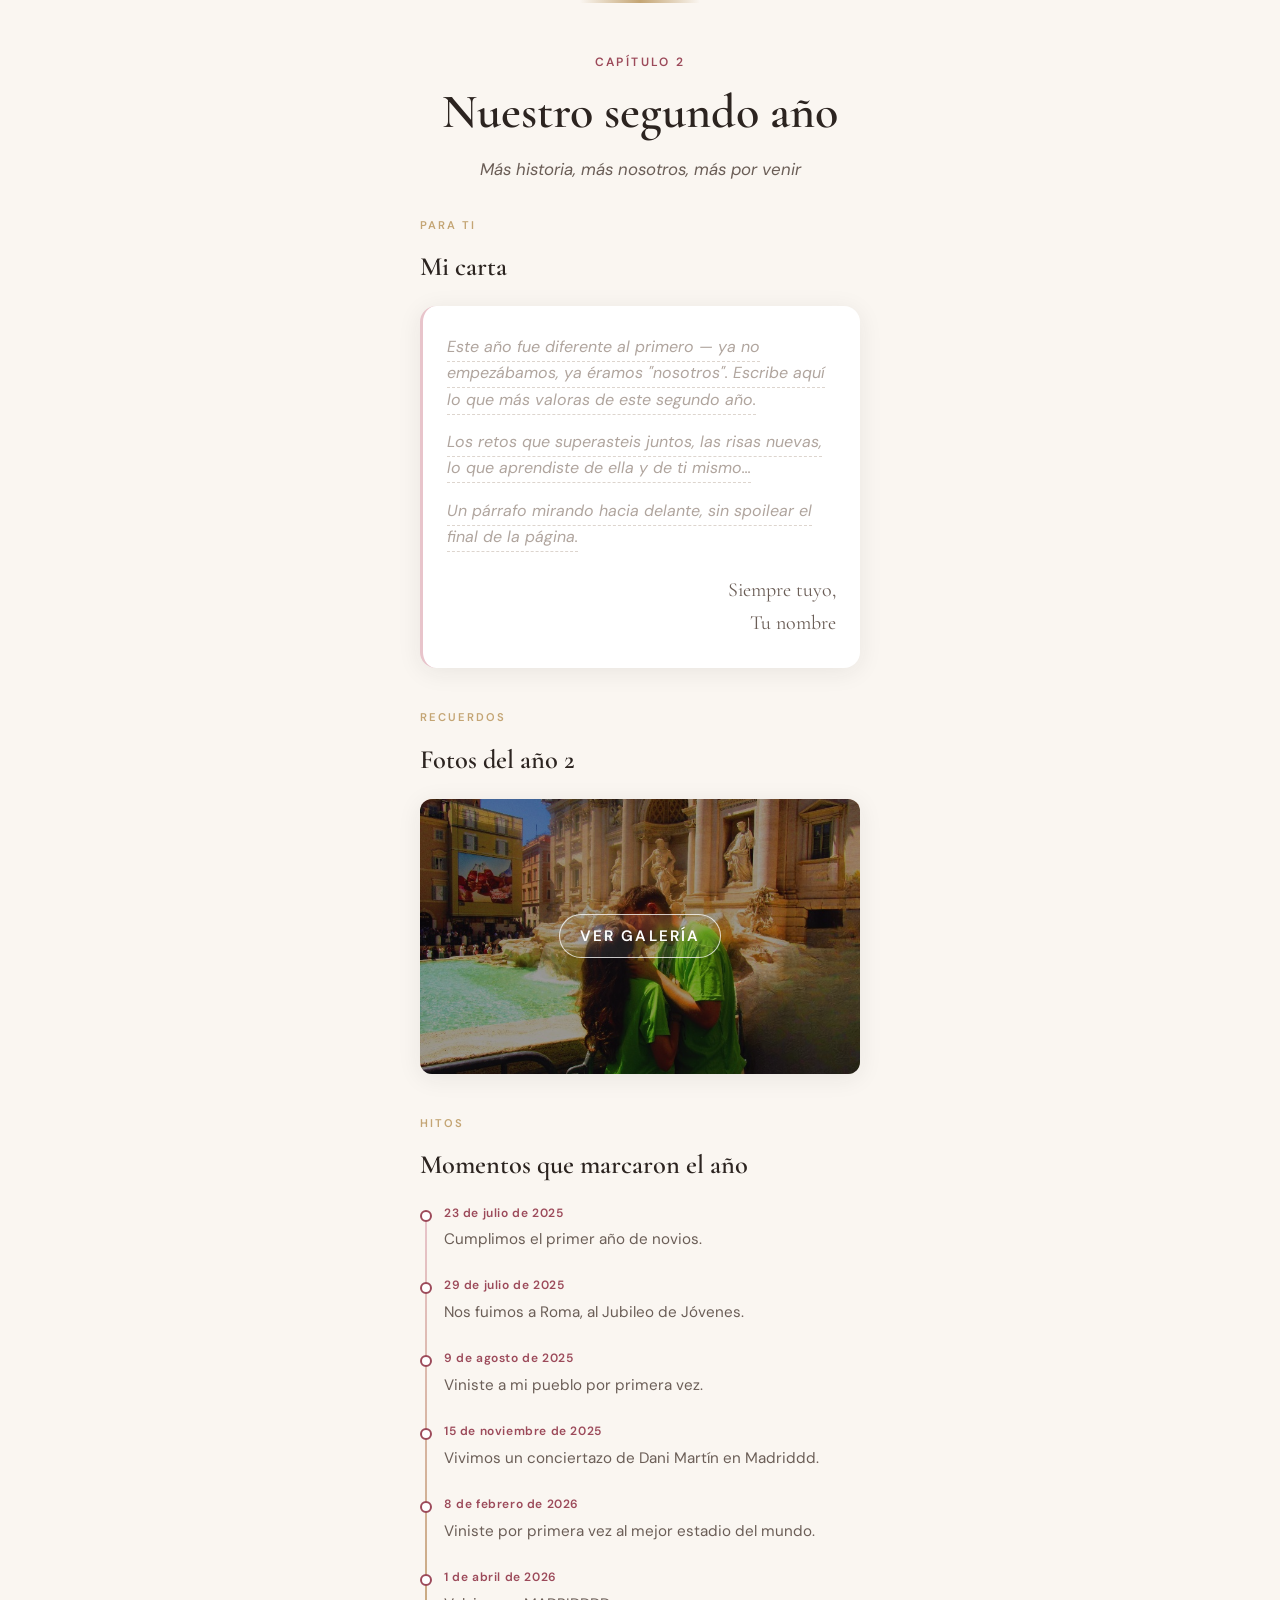
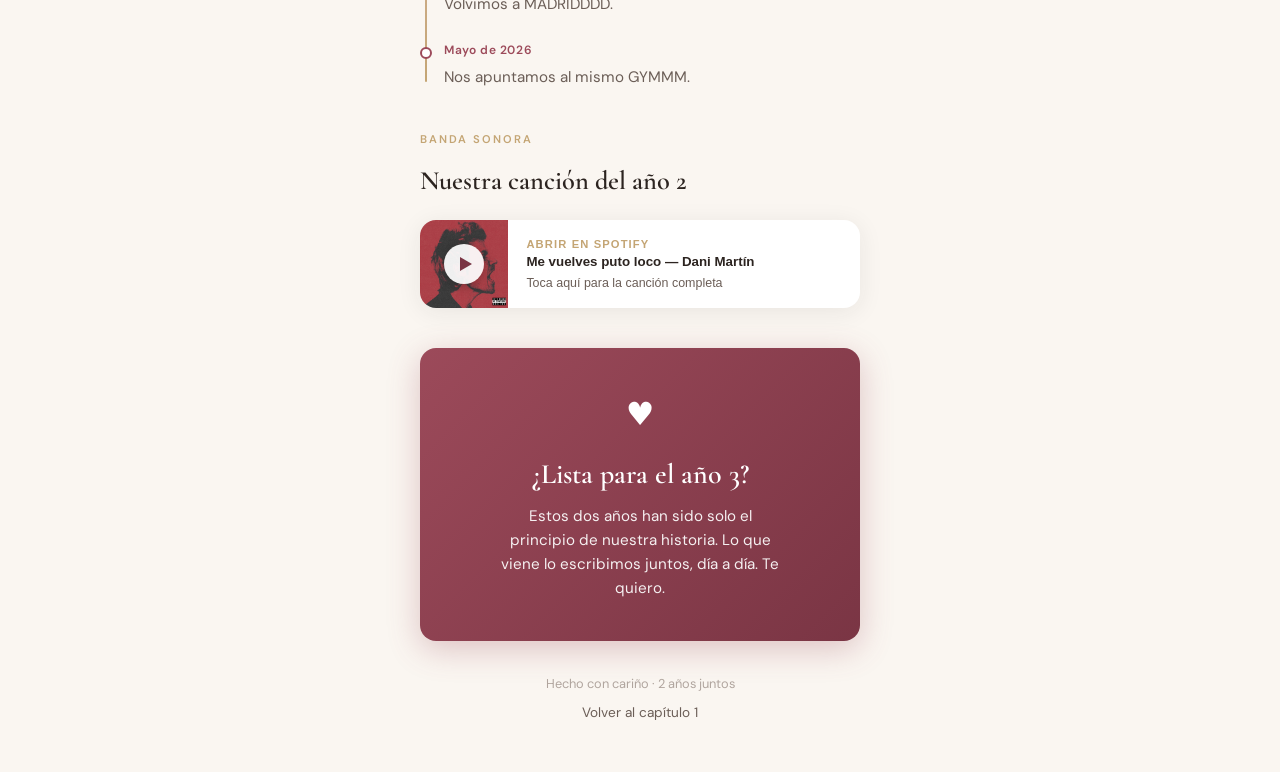
==== ano2/index.html @ b8126ac2 "Unify year 2 timeline milestones in past tense. Co-authored-by: Cursor <cursoragent@cursor.com>" ====
<!DOCTYPE html>
<html lang="es">
<head>
  <meta charset="UTF-8">
  <meta name="viewport" content="width=device-width, initial-scale=1, viewport-fit=cover">
  <meta name="apple-mobile-web-app-capable" content="yes">
  <meta name="theme-color" content="#faf6f1">
  <title>Nuestro segundo año</title>
  <meta name="description" content="Un regalo para ti. Nuestro segundo año juntos.">
  <meta name="robots" content="noindex, nofollow, noarchive">
  <link rel="preconnect" href="https://fonts.googleapis.com">
  <link rel="preconnect" href="https://fonts.gstatic.com" crossorigin>
  <link href="https://fonts.googleapis.com/css2?family=Cormorant+Garamond:ital,wght@0,500;0,600;1,500&family=DM+Sans:ital,wght@0,400;0,500;0,600;1,400&display=swap" rel="stylesheet">
  <link rel="stylesheet" href="../css/style.css">
</head>
<body>
  <main class="page">

    <header class="hero">
      <span class="hero__year">Capítulo 2</span>
      <h1 class="hero__title">Nuestro segundo año</h1>
      <p class="hero__subtitle">Más historia, más nosotros, más por venir</p>
    </header>

    <!-- CARTA -->
    <section class="section" aria-labelledby="carta-titulo">
      <p class="section__label">Para ti</p>
      <h2 class="section__title" id="carta-titulo">Mi carta</h2>
      <div class="letter">
        <p>
          <span class="placeholder">Este año fue diferente al primero — ya no empezábamos, ya éramos "nosotros". Escribe aquí lo que más valoras de este segundo año.</span>
        </p>
        <p>
          <span class="placeholder">Los retos que superasteis juntos, las risas nuevas, lo que aprendiste de ella y de ti mismo...</span>
        </p>
        <p>
          <span class="placeholder">Un párrafo mirando hacia delante, sin spoilear el final de la página.</span>
        </p>
        <p class="letter__sign">Siempre tuyo,<br>Tu nombre</p>
      </div>
    </section>

    <!-- FOTOS -->
    <section class="section" aria-labelledby="fotos-titulo">
      <p class="section__label">Recuerdos</p>
      <h2 class="section__title" id="fotos-titulo">Fotos del año 2</h2>
      <div class="gallery">
        <div class="gallery__item gallery__item--wide">
          <img src="../images/ano2/foto-principal.png" alt="Beso en la Fontana de Trevi, Roma">
        </div>
        <div class="gallery__item">
          <img src="../images/ano2/foto-02-museo-cera.jpg" alt="Selfie en el Museo de Cera de Madrid">
        </div>
        <div class="gallery__item">
          <img src="../images/ano2/foto-03-cena.jpg" alt="Cena juntos">
        </div>
        <div class="gallery__item">
          <img src="../images/ano2/foto-04-palacio.jpg" alt="Delante del Palacio">
        </div>
        <div class="gallery__item">
          <img src="../images/ano2/foto-05-fotomaton.jpg" alt="Fotomatón · 18/10/2025">
        </div>
        <div class="gallery__item">
          <img src="../images/ano2/foto-06-mascara.jpg" alt="Momento divertido">
        </div>
        <div class="gallery__item">
          <img src="../images/ano2/foto-07-playa-selfie.jpg" alt="Selfie en la playa">
        </div>
        <div class="gallery__item gallery__item--wide">
          <img src="../images/ano2/foto-08-atardecer.jpg" alt="Beso al atardecer">
        </div>
      </div>
    </section>

    <!-- MOMENTOS -->
    <section class="section" aria-labelledby="momentos-titulo">
      <p class="section__label">Hitos</p>
      <h2 class="section__title" id="momentos-titulo">Momentos que marcaron el año</h2>
      <ol class="timeline">
        <li class="timeline__item">
          <p class="timeline__date">23 de julio de 2025</p>
          <p class="timeline__text">Cumplimos el primer año de novios.</p>
        </li>
        <li class="timeline__item">
          <p class="timeline__date">29 de julio de 2025</p>
          <p class="timeline__text">Nos fuimos a Roma, al Jubileo de Jóvenes.</p>
        </li>
        <li class="timeline__item">
          <p class="timeline__date">9 de agosto de 2025</p>
          <p class="timeline__text">Viniste a mi pueblo por primera vez.</p>
        </li>
        <li class="timeline__item">
          <p class="timeline__date">15 de noviembre de 2025</p>
          <p class="timeline__text">Vivimos un conciertazo de Dani Martín en Madriddd.</p>
        </li>
        <li class="timeline__item">
          <p class="timeline__date">8 de febrero de 2026</p>
          <p class="timeline__text">Viniste por primera vez al mejor estadio del mundo.</p>
        </li>
        <li class="timeline__item">
          <p class="timeline__date">1 de abril de 2026</p>
          <p class="timeline__text">Volvimos a MADRIDDDD.</p>
        </li>
        <li class="timeline__item">
          <p class="timeline__date">Mayo de 2026</p>
          <p class="timeline__text">Nos apuntamos al mismo GYMMM.</p>
        </li>
      </ol>
    </section>

    <!-- MÚSICA -->
    <section class="section" aria-labelledby="musica-titulo">
      <p class="section__label">Banda sonora</p>
      <h2 class="section__title" id="musica-titulo">Nuestra canción del año 2</h2>
      <div
        class="music"
        data-preview="https://audio-ssl.itunes.apple.com/itunes-assets/AudioPreview211/v4/6e/a9/ee/6ea9eea5-f2b6-f87f-358a-0c7e1c8439b8/mzaf_12557788637702583910.plus.aac.p.m4a"
        data-spotify="https://open.spotify.com/track/4tzxgcaoO6D4zn0AEYiXSt"
      >
        <div class="music__art">
          <img class="music__cover" src="../images/albums/me-vuelves-puto-loco.jpg" alt="Portada del álbum El Último Día de Nuestras Vidas">
          <button type="button" class="music__play" aria-label="Reproducir preview">
            <span class="music__play-icon" aria-hidden="true"></span>
            <span class="music__pause-icon" aria-hidden="true"></span>
          </button>
        </div>
        <button type="button" class="music__open">
          <span class="music__label">Abrir en Spotify</span>
          <span class="music__title">Me vuelves puto loco — Dani Martín</span>
          <span class="music__hint">Toca aquí para la canción completa</span>
        </button>
      </div>
    </section>

    <!-- CIERRE AÑO 3 -->
    <section class="finale" aria-labelledby="finale-titulo">
      <div class="finale__heart" aria-hidden="true">♥</div>
      <h2 class="finale__title" id="finale-titulo">¿Lista para el año 3?</h2>
      <p class="finale__text">
        Estos dos años han sido solo el principio de nuestra historia.
        Lo que viene lo escribimos juntos, día a día.
        Te quiero.
      </p>
    </section>

    <footer class="footer">
      <p>Hecho con cariño · 2 años juntos</p>
      <p class="footer__nav"><a href="../ano1/index.html">Volver al capítulo 1</a></p>
    </footer>

  </main>
  <script src="../js/lightbox.js"></script>
  <script src="../js/music-player.js"></script>
</body>
</html>
---- css/style.css ----
/* --- Variables --- */
:root {
  --bg: #faf6f1;
  --bg-card: #ffffff;
  --text: #2c2420;
  --text-soft: #6b5e57;
  --accent: #9c4a5a;
  --accent-light: #e8c4cb;
  --accent-dark: #7a3544;
  --gold: #c4a574;
  --shadow: 0 4px 24px rgba(44, 36, 32, 0.08);
  --radius: 16px;
  --font-serif: "Cormorant Garamond", "Georgia", serif;
  --font-sans: "DM Sans", system-ui, sans-serif;
}

/* --- Reset & base --- */
*,
*::before,
*::after {
  box-sizing: border-box;
  margin: 0;
  padding: 0;
}

html {
  scroll-behavior: smooth;
  -webkit-text-size-adjust: 100%;
}

body {
  font-family: var(--font-sans);
  font-size: 1rem;
  line-height: 1.65;
  color: var(--text);
  background: var(--bg);
  min-height: 100dvh;
  -webkit-font-smoothing: antialiased;
}

img {
  display: block;
  max-width: 100%;
  height: auto;
}

a {
  color: var(--accent);
  text-decoration: none;
}

a:hover {
  color: var(--accent-dark);
}

/* --- Layout --- */
.page {
  max-width: 480px;
  margin: 0 auto;
  padding: 0 1.25rem 3rem;
}

/* --- Hero --- */
.hero {
  text-align: center;
  padding: 3rem 0 2rem;
  position: relative;
}

.hero::before {
  content: "";
  position: absolute;
  top: 0;
  left: 50%;
  transform: translateX(-50%);
  width: 120px;
  height: 3px;
  background: linear-gradient(90deg, transparent, var(--gold), transparent);
  border-radius: 2px;
}

.hero__year {
  display: inline-block;
  font-family: var(--font-sans);
  font-size: 0.75rem;
  font-weight: 600;
  letter-spacing: 0.2em;
  text-transform: uppercase;
  color: var(--accent);
  margin-bottom: 0.75rem;
}

.hero__title {
  font-family: var(--font-serif);
  font-size: clamp(2.25rem, 8vw, 3rem);
  font-weight: 600;
  line-height: 1.15;
  color: var(--text);
  margin-bottom: 1rem;
}

.hero__subtitle {
  font-size: 1.05rem;
  color: var(--text-soft);
  font-style: italic;
  max-width: 32ch;
  margin: 0 auto;
}

/* --- Sections --- */
.section {
  margin-bottom: 2.5rem;
}

.section__label {
  font-size: 0.7rem;
  font-weight: 600;
  letter-spacing: 0.18em;
  text-transform: uppercase;
  color: var(--gold);
  margin-bottom: 0.75rem;
}

.section__title {
  font-family: var(--font-serif);
  font-size: 1.65rem;
  font-weight: 600;
  margin-bottom: 1rem;
  color: var(--text);
}

/* --- Letter --- */
.letter {
  background: var(--bg-card);
  border-radius: var(--radius);
  padding: 1.75rem 1.5rem;
  box-shadow: var(--shadow);
  border-left: 3px solid var(--accent-light);
}

.letter p {
  margin-bottom: 1rem;
  color: var(--text-soft);
}

.letter p:last-child {
  margin-bottom: 0;
}

.letter .placeholder {
  color: #b0a59e;
  font-style: italic;
  border-bottom: 1px dashed #ddd5ce;
  padding-bottom: 0.25rem;
}

.letter__sign {
  margin-top: 1.5rem;
  font-family: var(--font-serif);
  font-size: 1.25rem;
  color: var(--accent);
  text-align: right;
}

/* --- Photo gallery --- */
.gallery {
  display: grid;
  grid-template-columns: 1fr 1fr;
  gap: 0.75rem;
}

.gallery__item {
  aspect-ratio: 1;
  border-radius: 12px;
  overflow: hidden;
  background: #ede8e3;
  position: relative;
  box-shadow: var(--shadow);
}

.gallery__item--wide {
  grid-column: 1 / -1;
  aspect-ratio: 16 / 10;
}

.gallery__item img {
  width: 100%;
  height: 100%;
  object-fit: cover;
}

.gallery__placeholder {
  width: 100%;
  height: 100%;
  display: flex;
  flex-direction: column;
  align-items: center;
  justify-content: center;
  gap: 0.5rem;
  color: #a89e96;
  font-size: 0.8rem;
  text-align: center;
  padding: 1rem;
}

.gallery__placeholder svg {
  width: 28px;
  height: 28px;
  opacity: 0.5;
}

/* --- Timeline --- */
.timeline {
  list-style: none;
  position: relative;
  padding-left: 1.5rem;
}

.timeline::before {
  content: "";
  position: absolute;
  left: 5px;
  top: 8px;
  bottom: 8px;
  width: 2px;
  background: linear-gradient(to bottom, var(--accent-light), var(--gold));
  border-radius: 1px;
}

.timeline__item {
  position: relative;
  padding-bottom: 1.5rem;
}

.timeline__item:last-child {
  padding-bottom: 0;
}

.timeline__item::before {
  content: "";
  position: absolute;
  left: -1.5rem;
  top: 6px;
  width: 12px;
  height: 12px;
  background: var(--bg-card);
  border: 2px solid var(--accent);
  border-radius: 50%;
  z-index: 1;
}

.timeline__date {
  font-size: 0.75rem;
  font-weight: 600;
  letter-spacing: 0.05em;
  color: var(--accent);
  margin-bottom: 0.25rem;
}

.timeline__text {
  font-size: 0.95rem;
  color: var(--text-soft);
}

.timeline__text.placeholder {
  color: #b0a59e;
  font-style: italic;
}

/* --- Music player --- */
.music {
  display: flex;
  align-items: stretch;
  gap: 0;
  background: var(--bg-card);
  border-radius: var(--radius);
  box-shadow: var(--shadow);
  overflow: hidden;
}

.music__art {
  position: relative;
  flex-shrink: 0;
  width: 88px;
  cursor: pointer;
}

.music__cover {
  width: 100%;
  height: 100%;
  min-height: 88px;
  object-fit: cover;
  display: block;
}

.music__play {
  position: absolute;
  inset: 0;
  margin: auto;
  width: 40px;
  height: 40px;
  border: none;
  border-radius: 50%;
  background: rgba(255, 255, 255, 0.92);
  color: var(--accent-dark);
  cursor: pointer;
  display: flex;
  align-items: center;
  justify-content: center;
  box-shadow: 0 2px 12px rgba(0, 0, 0, 0.25);
  transition: transform 0.2s ease, background 0.2s ease;
}

.music__play:active {
  transform: scale(0.94);
}

.music__play.is-playing {
  background: var(--accent);
  color: white;
}

.music__play-icon,
.music__pause-icon {
  display: block;
}

.music__play-icon {
  width: 0;
  height: 0;
  border-style: solid;
  border-width: 7px 0 7px 12px;
  border-color: transparent transparent transparent currentColor;
  margin-left: 3px;
}

.music__pause-icon {
  display: none;
  width: 12px;
  height: 14px;
  border-left: 4px solid currentColor;
  border-right: 4px solid currentColor;
}

.music__play.is-playing .music__play-icon {
  display: none;
}

.music__play.is-playing .music__pause-icon {
  display: block;
}

.music__open {
  flex: 1;
  min-width: 0;
  display: flex;
  flex-direction: column;
  justify-content: center;
  gap: 0.2rem;
  padding: 1rem 1.15rem;
  border: none;
  background: transparent;
  text-align: left;
  cursor: pointer;
  transition: background 0.2s ease;
}

.music__open:active {
  background: #f5f0ea;
}

.music__label {
  font-size: 0.7rem;
  font-weight: 600;
  letter-spacing: 0.1em;
  text-transform: uppercase;
  color: var(--gold);
}

.music__title {
  font-weight: 600;
  color: var(--text);
  line-height: 1.3;
}

.music__hint {
  font-size: 0.78rem;
  color: var(--text-soft);
  margin-top: 0.15rem;
}

.music__title.placeholder {
  color: #b0a59e;
  font-style: italic;
  font-weight: 400;
}

/* --- Year 3 closing (ano2 only) --- */
.finale {
  text-align: center;
  padding: 2.5rem 1.5rem;
  margin-top: 1rem;
  background: linear-gradient(135deg, var(--accent) 0%, var(--accent-dark) 100%);
  border-radius: var(--radius);
  color: white;
  box-shadow: 0 8px 32px rgba(156, 74, 90, 0.3);
}

.finale__heart {
  font-size: 2rem;
  margin-bottom: 1rem;
  animation: pulse 2s ease-in-out infinite;
}

@keyframes pulse {
  0%, 100% { transform: scale(1); opacity: 1; }
  50% { transform: scale(1.1); opacity: 0.85; }
}

.finale__title {
  font-family: var(--font-serif);
  font-size: 1.75rem;
  font-weight: 600;
  margin-bottom: 0.75rem;
  line-height: 1.25;
}

.finale__text {
  font-size: 0.95rem;
  opacity: 0.92;
  line-height: 1.6;
  max-width: 28ch;
  margin: 0 auto;
}

/* --- Footer --- */
.footer {
  text-align: center;
  padding: 2rem 0 0;
  font-size: 0.8rem;
  color: #b0a59e;
}

.footer__nav {
  margin-top: 0.5rem;
}

.footer__nav a {
  font-size: 0.85rem;
  color: var(--text-soft);
}

.footer__nav a:hover {
  color: var(--accent);
}

/* --- Gallery: placeholder until image src is set --- */
.gallery__placeholder {
  position: absolute;
  inset: 0;
}

.gallery__item:has(img[src]:not([src=""])) .gallery__placeholder {
  display: none;
}

.gallery__item:has(img[src]:not([src=""])) img {
  display: block;
}

.gallery__item--zoomable {
  cursor: zoom-in;
}

.gallery__item--zoomable img {
  transition: transform 0.2s ease;
}

.gallery__item--zoomable:active img {
  transform: scale(0.98);
}

/* --- Gallery cover (Ver galería) --- */
.gallery__cover {
  position: relative;
  cursor: pointer;
}

.gallery__overlay {
  position: absolute;
  inset: 0;
  z-index: 2;
  border: none;
  border-radius: inherit;
  background: rgba(20, 16, 14, 0.42);
  display: flex;
  align-items: center;
  justify-content: center;
  cursor: pointer;
  transition: background 0.25s ease;
}

.gallery__overlay:active,
.gallery__overlay:hover {
  background: rgba(20, 16, 14, 0.55);
}

.gallery__overlay-text {
  font-family: var(--font-sans);
  font-size: 0.95rem;
  font-weight: 600;
  letter-spacing: 0.14em;
  text-transform: uppercase;
  color: #fff;
  text-shadow: 0 1px 8px rgba(0, 0, 0, 0.35);
  padding: 0.7rem 1.25rem;
  border: 1.5px solid rgba(255, 255, 255, 0.75);
  border-radius: 999px;
  background: rgba(255, 255, 255, 0.08);
}

/* --- Lightbox --- */
body.lightbox-open {
  overflow: hidden;
}

.lightbox {
  position: fixed;
  inset: 0;
  z-index: 1000;
  display: flex;
  align-items: center;
  justify-content: center;
  padding: 1rem;
  padding-top: max(1rem, env(safe-area-inset-top));
  padding-bottom: max(1rem, env(safe-area-inset-bottom));
}

.lightbox[hidden] {
  display: none;
}

.lightbox__backdrop {
  position: absolute;
  inset: 0;
  background: rgba(20, 16, 14, 0.92);
  backdrop-filter: blur(4px);
  -webkit-backdrop-filter: blur(4px);
}

.lightbox__figure {
  position: relative;
  z-index: 1;
  margin: 0;
  max-width: 100%;
  max-height: 100%;
  display: flex;
  flex-direction: column;
  align-items: center;
  justify-content: center;
  gap: 0.75rem;
}

.lightbox__img {
  max-width: 100%;
  max-height: calc(100dvh - 5.5rem);
  width: auto;
  height: auto;
  object-fit: contain;
  border-radius: 8px;
  box-shadow: 0 12px 48px rgba(0, 0, 0, 0.4);
  cursor: default;
}

.lightbox__caption {
  color: rgba(255, 255, 255, 0.75);
  font-size: 0.85rem;
  letter-spacing: 0.06em;
}

.lightbox__close {
  position: absolute;
  top: max(0.75rem, env(safe-area-inset-top));
  right: max(0.75rem, env(safe-area-inset-right));
  z-index: 2;
  width: 44px;
  height: 44px;
  border: none;
  border-radius: 50%;
  background: rgba(255, 255, 255, 0.15);
  color: white;
  font-size: 1.75rem;
  line-height: 1;
  cursor: pointer;
  display: flex;
  align-items: center;
  justify-content: center;
  transition: background 0.2s ease;
}

.lightbox__close:hover,
.lightbox__close:focus-visible {
  background: rgba(255, 255, 255, 0.28);
  outline: none;
}

.lightbox__nav {
  position: absolute;
  top: 50%;
  transform: translateY(-50%);
  z-index: 2;
  width: 44px;
  height: 44px;
  border: none;
  border-radius: 50%;
  background: rgba(255, 255, 255, 0.15);
  color: white;
  font-size: 1.75rem;
  line-height: 1;
  cursor: pointer;
  display: flex;
  align-items: center;
  justify-content: center;
  transition: background 0.2s ease;
}

.lightbox__nav:hover,
.lightbox__nav:focus-visible {
  background: rgba(255, 255, 255, 0.28);
  outline: none;
}

.lightbox__nav--prev {
  left: max(0.5rem, env(safe-area-inset-left));
}

.lightbox__nav--next {
  right: max(0.5rem, env(safe-area-inset-right));
}
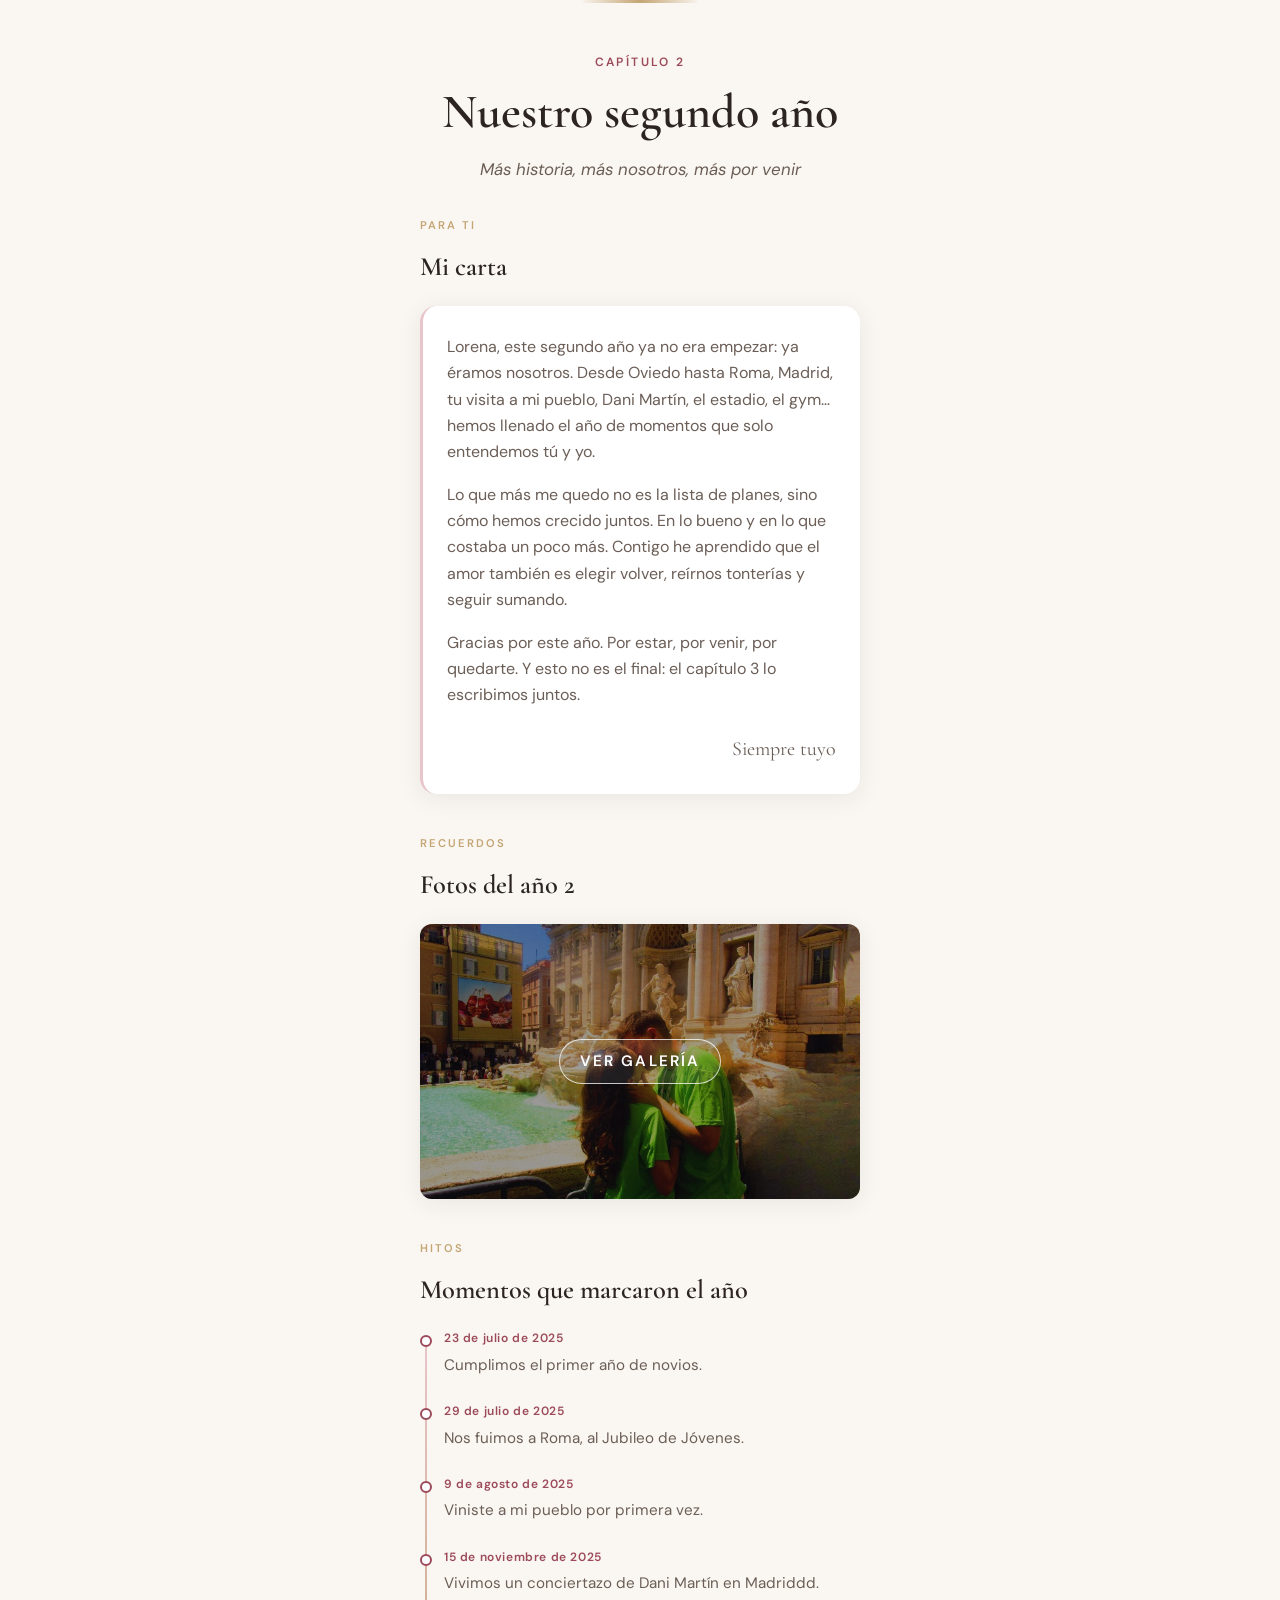
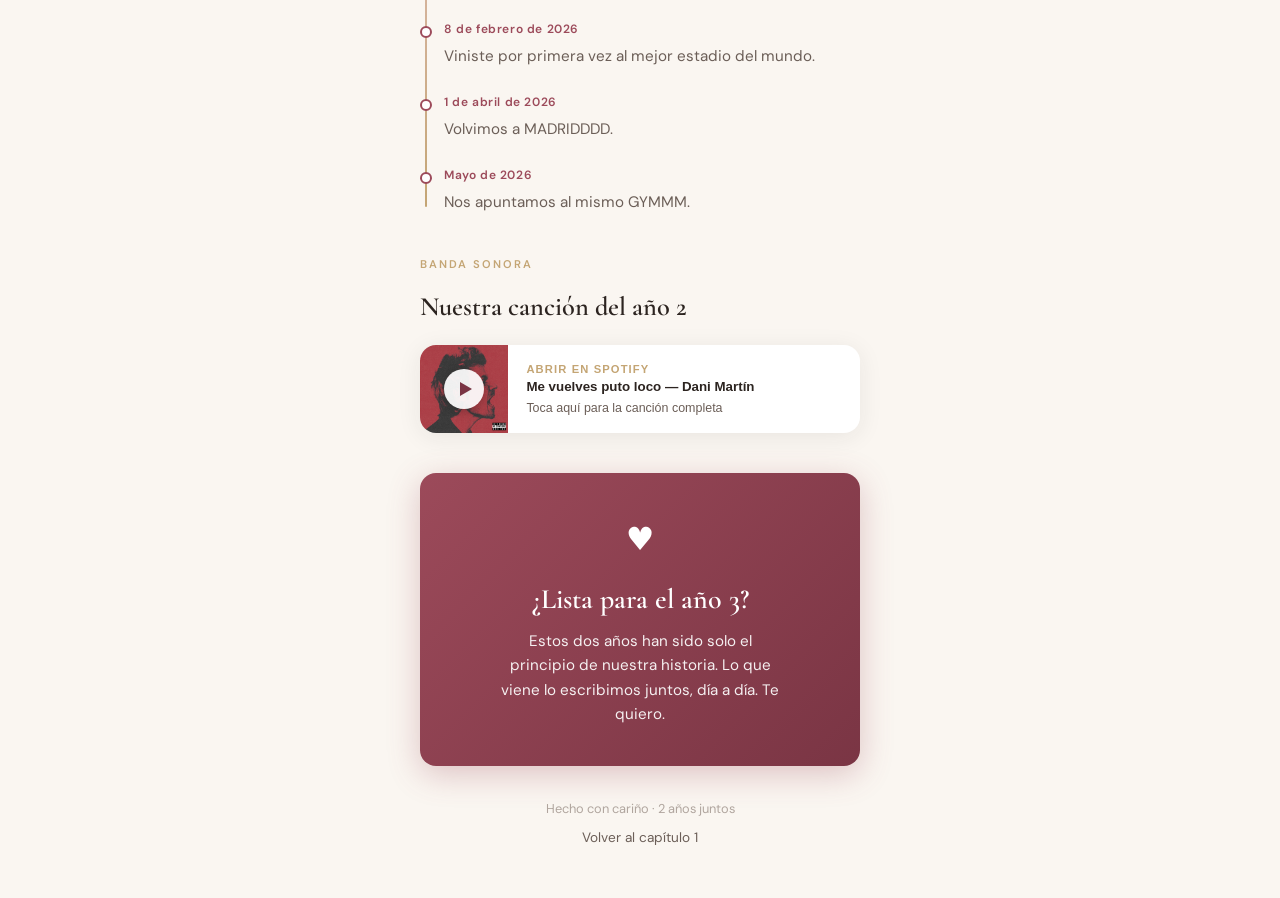
==== commit 6ae28d3e: "Add personal letters for year 1 and year 2 chapters. Co-authored-by: Cursor <cursoragent@cursor.com>" ====
--- a/ano2/index.html
+++ b/ano2/index.html
@@ -28,15 +28,20 @@
       <h2 class="section__title" id="carta-titulo">Mi carta</h2>
       <div class="letter">
         <p>
-          <span class="placeholder">Este año fue diferente al primero — ya no empezábamos, ya éramos "nosotros". Escribe aquí lo que más valoras de este segundo año.</span>
+          Lorena, este segundo año ya no era empezar: ya éramos nosotros.
+          Desde Oviedo hasta Roma, Madrid, tu visita a mi pueblo, Dani Martín, el estadio, el gym…
+          hemos llenado el año de momentos que solo entendemos tú y yo.
         </p>
         <p>
-          <span class="placeholder">Los retos que superasteis juntos, las risas nuevas, lo que aprendiste de ella y de ti mismo...</span>
+          Lo que más me quedo no es la lista de planes, sino cómo hemos crecido juntos.
+          En lo bueno y en lo que costaba un poco más. Contigo he aprendido que el amor también es elegir volver,
+          reírnos tonterías y seguir sumando.
         </p>
         <p>
-          <span class="placeholder">Un párrafo mirando hacia delante, sin spoilear el final de la página.</span>
+          Gracias por este año. Por estar, por venir, por quedarte.
+          Y esto no es el final: el capítulo 3 lo escribimos juntos.
         </p>
-        <p class="letter__sign">Siempre tuyo,<br>Tu nombre</p>
+        <p class="letter__sign">Siempre tuyo</p>
       </div>
     </section>
 
@@ -149,7 +154,7 @@
     </footer>
 
   </main>
-  <script src="../js/lightbox.js"></script>
-  <script src="../js/music-player.js"></script>
+  <script src="../js/lightbox.js?v=5"></script>
+  <script src="../js/music-player.js?v=1"></script>
 </body>
 </html>
--- a/css/style.css
+++ b/css/style.css
@@ -522,6 +522,7 @@
 /* --- Lightbox --- */
 body.lightbox-open {
   overflow: hidden;
+  overscroll-behavior: none;
 }
 
 .lightbox {
@@ -534,6 +535,9 @@
   padding: 1rem;
   padding-top: max(1rem, env(safe-area-inset-top));
   padding-bottom: max(1rem, env(safe-area-inset-bottom));
+  overscroll-behavior: none;
+  -webkit-user-select: none;
+  user-select: none;
 }
 
 .lightbox[hidden] {
@@ -570,6 +574,9 @@
   border-radius: 8px;
   box-shadow: 0 12px 48px rgba(0, 0, 0, 0.4);
   cursor: default;
+  -webkit-user-drag: none;
+  user-select: none;
+  pointer-events: none;
 }
 
 .lightbox__caption {
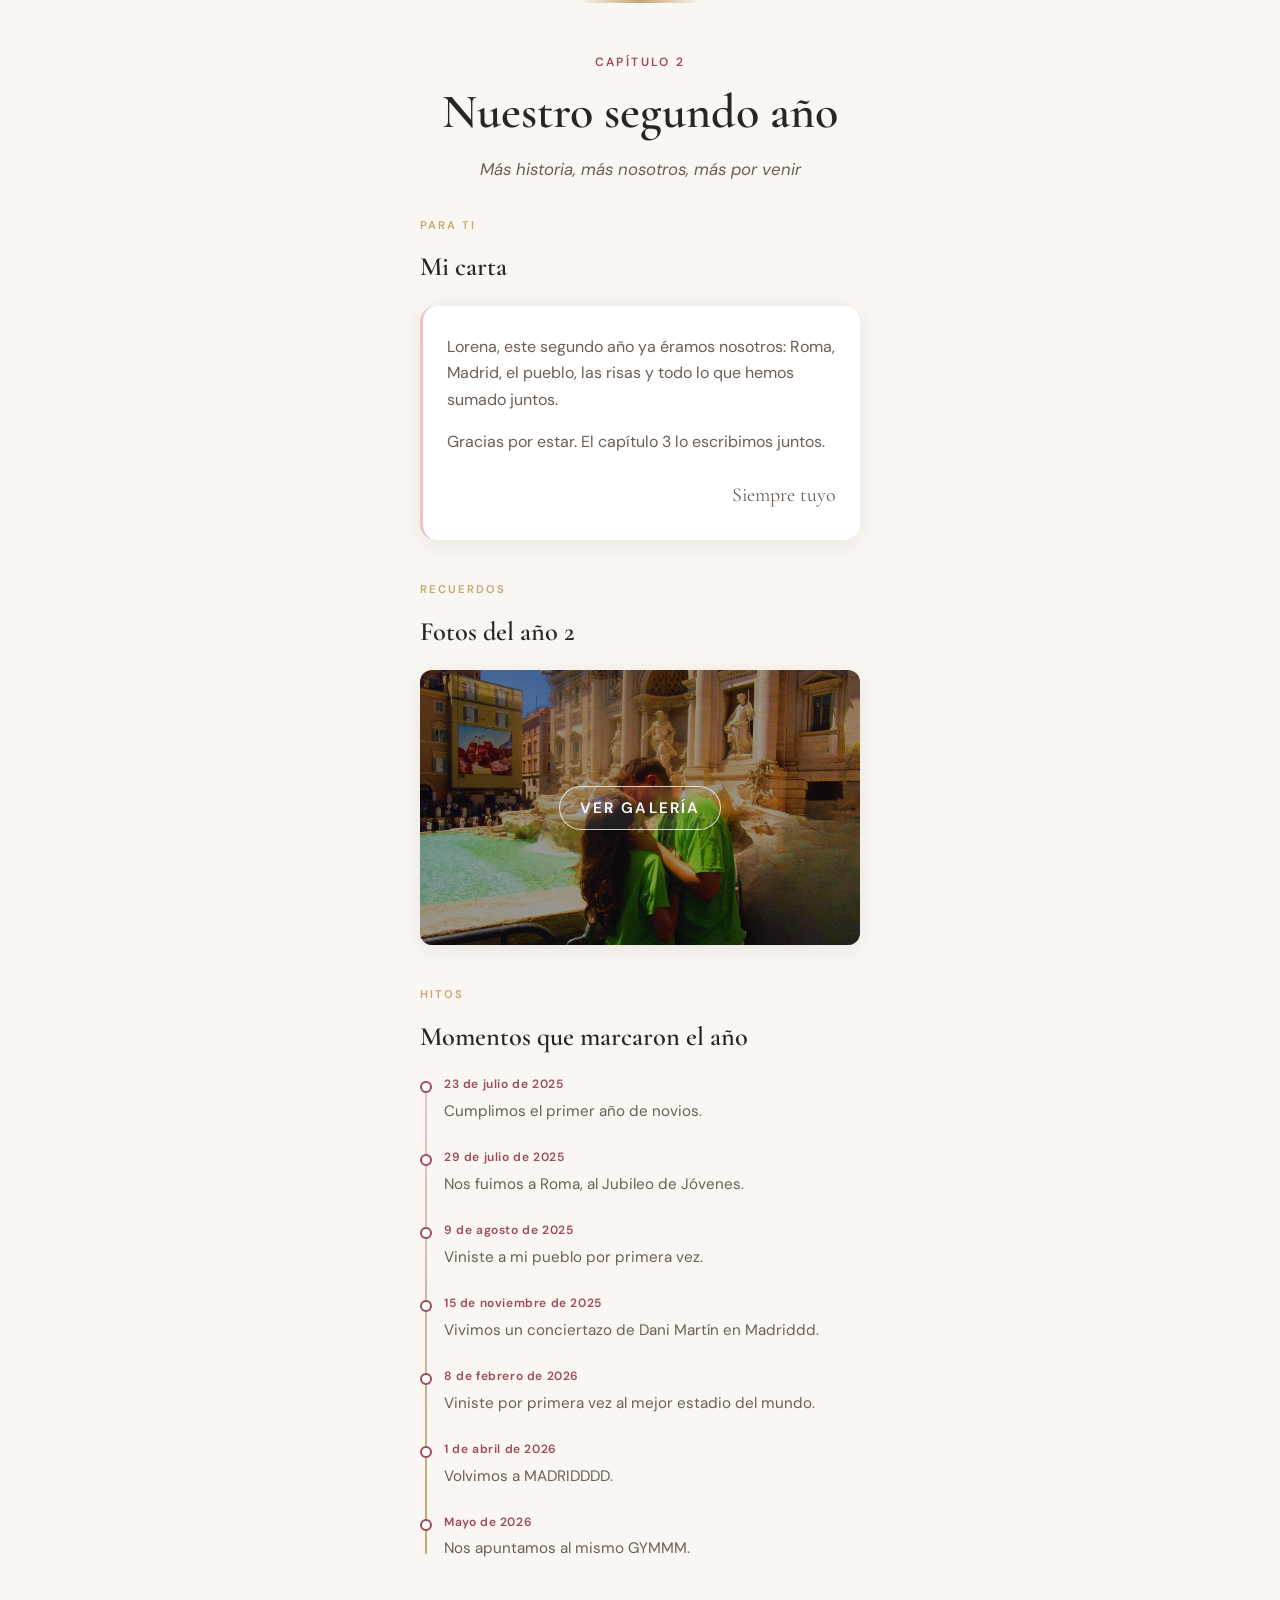
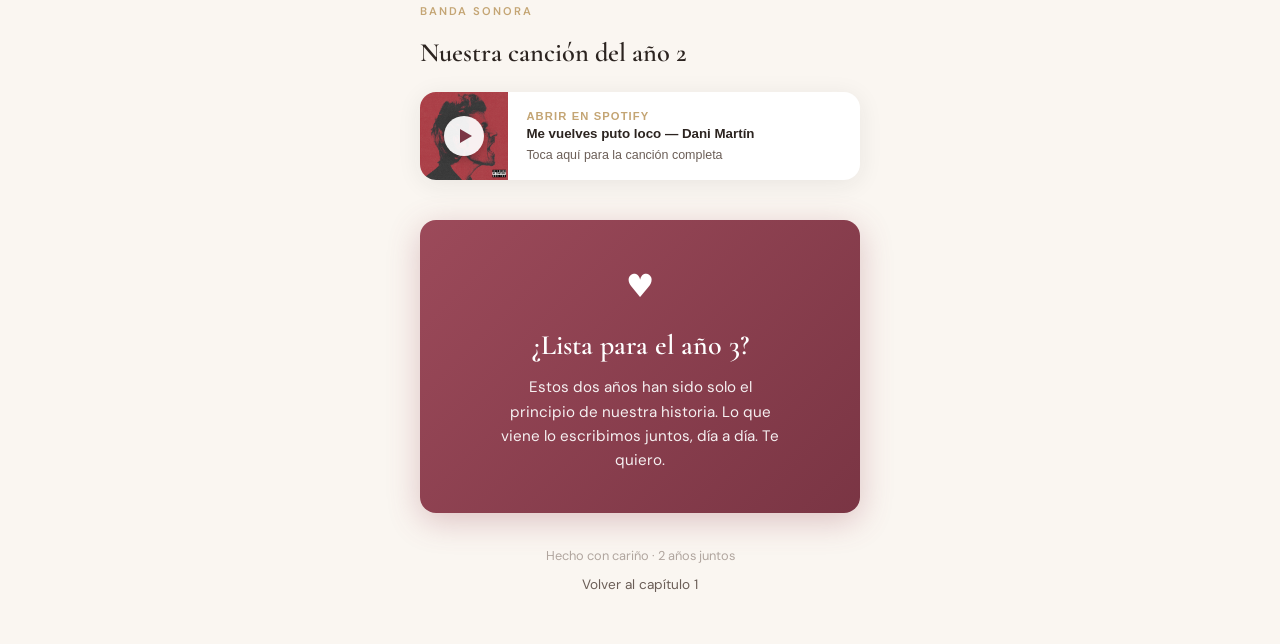
==== commit b76d674c: "Shorten anniversary letters for both years. Co-authored-by: Cursor <cursoragent@cursor.com>" ====
--- a/ano2/index.html
+++ b/ano2/index.html
@@ -28,18 +28,11 @@
       <h2 class="section__title" id="carta-titulo">Mi carta</h2>
       <div class="letter">
         <p>
-          Lorena, este segundo año ya no era empezar: ya éramos nosotros.
-          Desde Oviedo hasta Roma, Madrid, tu visita a mi pueblo, Dani Martín, el estadio, el gym…
-          hemos llenado el año de momentos que solo entendemos tú y yo.
+          Lorena, este segundo año ya éramos nosotros:
+          Roma, Madrid, el pueblo, las risas y todo lo que hemos sumado juntos.
         </p>
         <p>
-          Lo que más me quedo no es la lista de planes, sino cómo hemos crecido juntos.
-          En lo bueno y en lo que costaba un poco más. Contigo he aprendido que el amor también es elegir volver,
-          reírnos tonterías y seguir sumando.
-        </p>
-        <p>
-          Gracias por este año. Por estar, por venir, por quedarte.
-          Y esto no es el final: el capítulo 3 lo escribimos juntos.
+          Gracias por estar. El capítulo 3 lo escribimos juntos.
         </p>
         <p class="letter__sign">Siempre tuyo</p>
       </div>
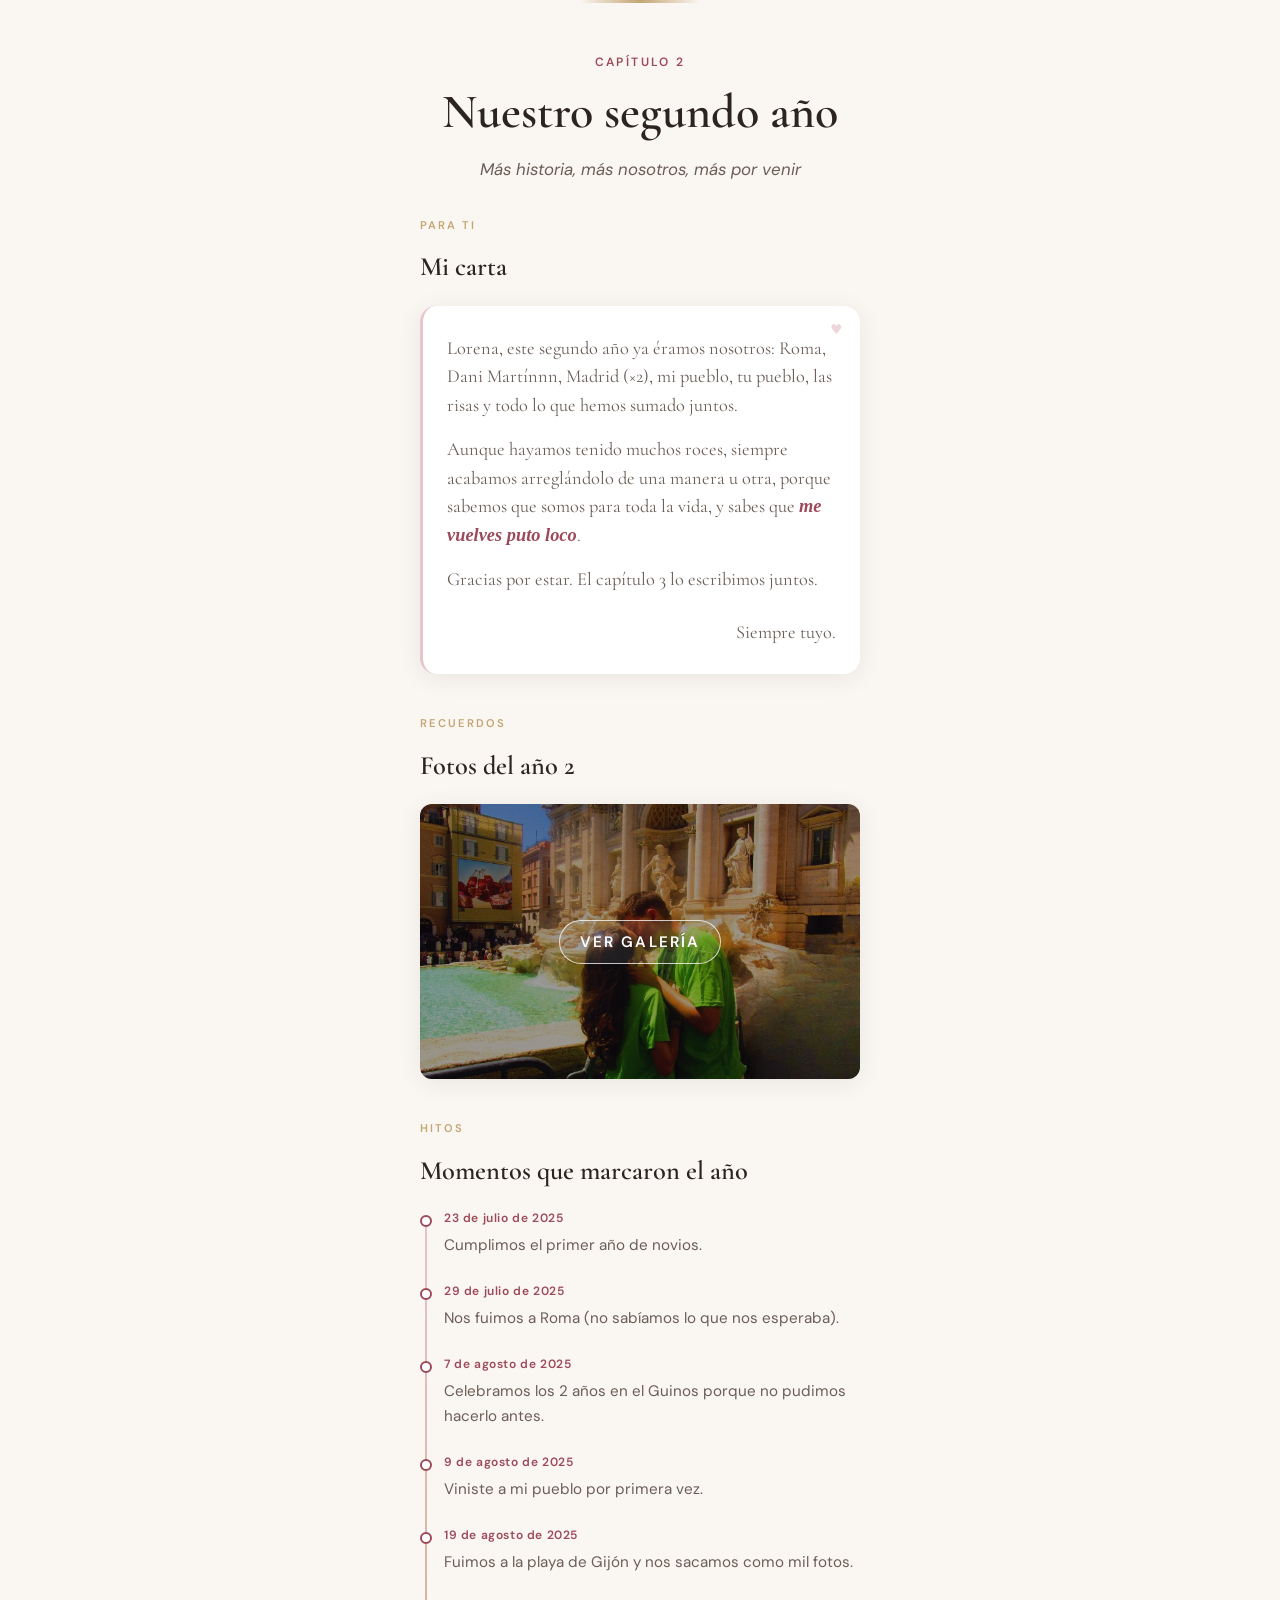
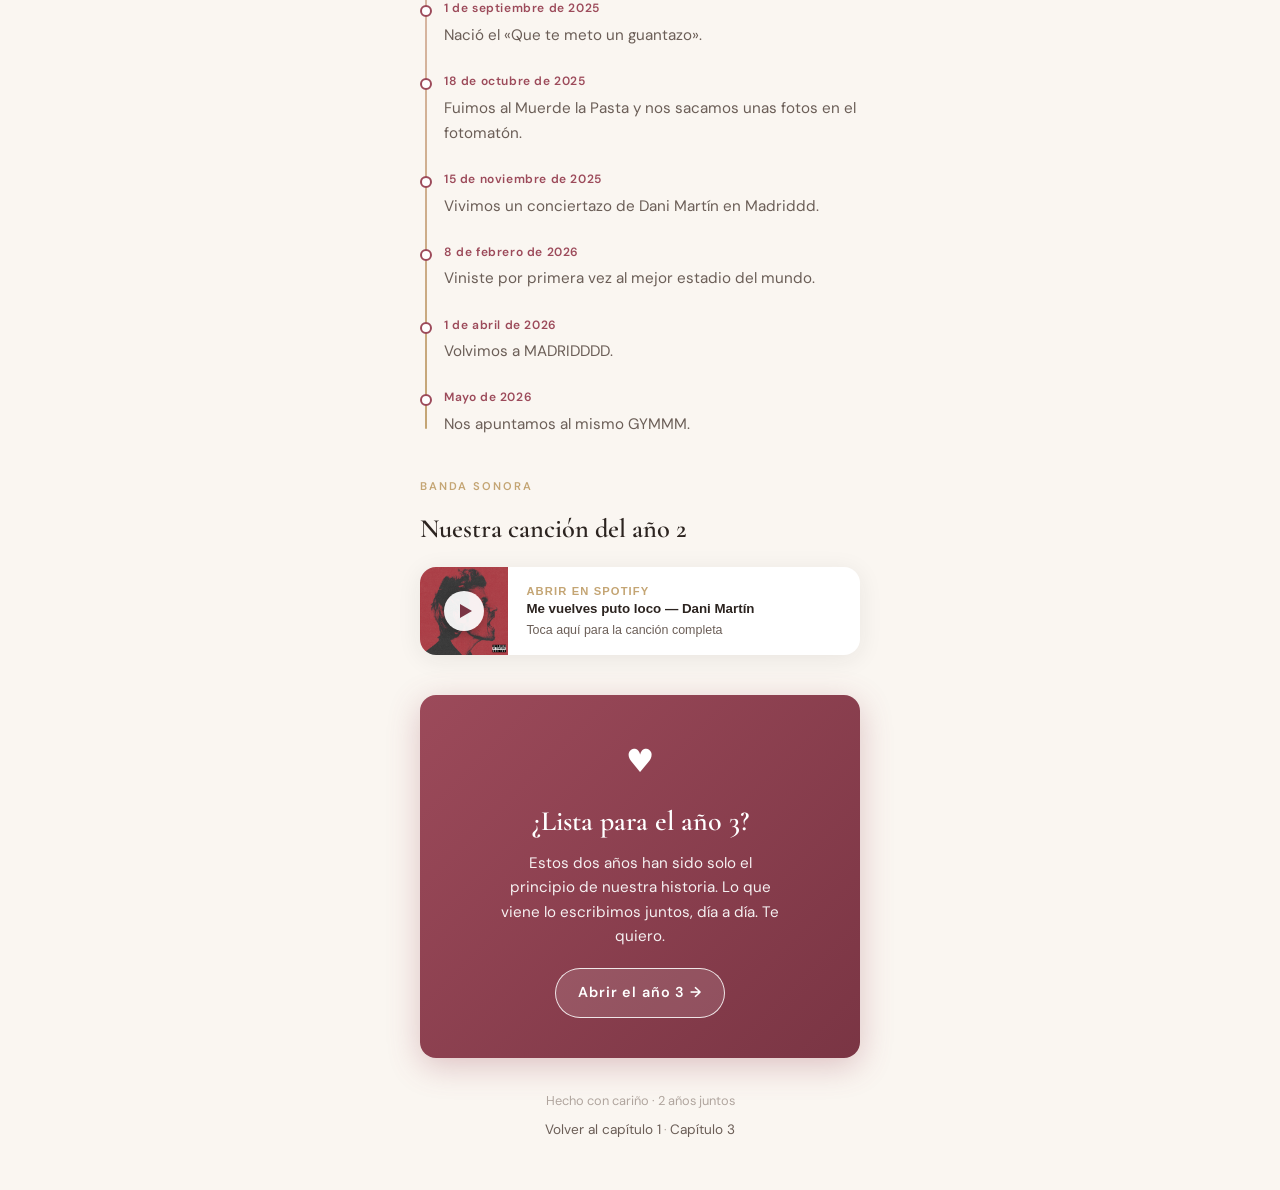
==== commit 7156a43c: "Publish year 1-3 chapters with photos, letters, milestones and editable year 3. Co-authored-by: Curs" ====
--- a/ano2/index.html
+++ b/ano2/index.html
@@ -27,14 +27,20 @@
       <p class="section__label">Para ti</p>
       <h2 class="section__title" id="carta-titulo">Mi carta</h2>
       <div class="letter">
+        <p class="letter__opener">
+          Lorena, este segundo año ya éramos nosotros:
+          Roma, Dani Martínnn, Madrid (×2), mi pueblo, tu pueblo,
+          las risas y todo lo que hemos sumado juntos.
+        </p>
         <p>
-          Lorena, este segundo año ya éramos nosotros:
-          Roma, Madrid, el pueblo, las risas y todo lo que hemos sumado juntos.
+          Aunque hayamos tenido muchos roces, siempre acabamos arreglándolo de una manera u otra,
+          porque sabemos que somos para toda la vida, y sabes que
+          <span class="letter__song">me vuelves puto loco</span>.
         </p>
         <p>
           Gracias por estar. El capítulo 3 lo escribimos juntos.
         </p>
-        <p class="letter__sign">Siempre tuyo</p>
+        <p class="letter__sign">Siempre tuyo.</p>
       </div>
     </section>
 
@@ -45,6 +51,12 @@
       <div class="gallery">
         <div class="gallery__item gallery__item--wide">
           <img src="../images/ano2/foto-principal.png" alt="Beso en la Fontana de Trevi, Roma">
+        </div>
+        <div class="gallery__item">
+          <img src="../images/ano2/foto-09-2025-07-31-coliseo.jpg" alt="Beso delante del Coliseo · 31 jul 2025">
+        </div>
+        <div class="gallery__item">
+          <img src="../images/ano2/foto-10-2025-08-03-playa.jpg" alt="En brazos en la playa · 3 ago 2025">
         </div>
         <div class="gallery__item">
           <img src="../images/ano2/foto-02-museo-cera.jpg" alt="Selfie en el Museo de Cera de Madrid">
@@ -59,10 +71,16 @@
           <img src="../images/ano2/foto-05-fotomaton.jpg" alt="Fotomatón · 18/10/2025">
         </div>
         <div class="gallery__item">
+          <img src="../images/ano2/foto-11-2025-11-15-madrid.jpg" alt="Selfie en Madrid · 15 nov 2025">
+        </div>
+        <div class="gallery__item">
           <img src="../images/ano2/foto-06-mascara.jpg" alt="Momento divertido">
         </div>
         <div class="gallery__item">
           <img src="../images/ano2/foto-07-playa-selfie.jpg" alt="Selfie en la playa">
+        </div>
+        <div class="gallery__item">
+          <img src="../images/ano2/foto-12-2026-02-08-molinon.jpg" alt="En El Molinón · 8 feb 2026">
         </div>
         <div class="gallery__item gallery__item--wide">
           <img src="../images/ano2/foto-08-atardecer.jpg" alt="Beso al atardecer">
@@ -81,11 +99,27 @@
         </li>
         <li class="timeline__item">
           <p class="timeline__date">29 de julio de 2025</p>
-          <p class="timeline__text">Nos fuimos a Roma, al Jubileo de Jóvenes.</p>
+          <p class="timeline__text">Nos fuimos a Roma (no sabíamos lo que nos esperaba).</p>
+        </li>
+        <li class="timeline__item">
+          <p class="timeline__date">7 de agosto de 2025</p>
+          <p class="timeline__text">Celebramos los 2 años en el Guinos porque no pudimos hacerlo antes.</p>
         </li>
         <li class="timeline__item">
           <p class="timeline__date">9 de agosto de 2025</p>
           <p class="timeline__text">Viniste a mi pueblo por primera vez.</p>
+        </li>
+        <li class="timeline__item">
+          <p class="timeline__date">19 de agosto de 2025</p>
+          <p class="timeline__text">Fuimos a la playa de Gijón y nos sacamos como mil fotos.</p>
+        </li>
+        <li class="timeline__item">
+          <p class="timeline__date">1 de septiembre de 2025</p>
+          <p class="timeline__text">Nació el «Que te meto un guantazo».</p>
+        </li>
+        <li class="timeline__item">
+          <p class="timeline__date">18 de octubre de 2025</p>
+          <p class="timeline__text">Fuimos al Muerde la Pasta y nos sacamos unas fotos en el fotomatón.</p>
         </li>
         <li class="timeline__item">
           <p class="timeline__date">15 de noviembre de 2025</p>
@@ -139,11 +173,12 @@
         Lo que viene lo escribimos juntos, día a día.
         Te quiero.
       </p>
+      <a class="finale__cta" href="../ano3/index.html">Abrir el año 3 →</a>
     </section>
 
     <footer class="footer">
       <p>Hecho con cariño · 2 años juntos</p>
-      <p class="footer__nav"><a href="../ano1/index.html">Volver al capítulo 1</a></p>
+      <p class="footer__nav"><a href="../ano1/index.html">Volver al capítulo 1</a> · <a href="../ano3/index.html">Capítulo 3</a></p>
     </footer>
 
   </main>
--- a/css/style.css
+++ b/css/style.css
@@ -136,15 +136,49 @@
   padding: 1.75rem 1.5rem;
   box-shadow: var(--shadow);
   border-left: 3px solid var(--accent-light);
+  position: relative;
+}
+
+.letter::before {
+  content: "♥";
+  position: absolute;
+  top: 0.85rem;
+  right: 1.1rem;
+  font-size: 0.85rem;
+  color: var(--accent-light);
+  opacity: 0.7;
 }
 
 .letter p {
   margin-bottom: 1rem;
+  font-family: var(--font-serif);
+  font-size: 1.15rem;
+  line-height: 1.55;
   color: var(--text-soft);
 }
 
 .letter p:last-child {
   margin-bottom: 0;
+}
+
+.letter__opener {
+  font-family: var(--font-serif);
+  font-size: 1.2rem;
+  line-height: 1.5;
+  color: var(--text);
+}
+
+.letter__date {
+  color: var(--accent);
+  font-style: italic;
+  font-weight: 600;
+}
+
+.letter__song {
+  font-family: var(--font-serif);
+  font-style: italic;
+  font-weight: 600;
+  color: var(--accent);
 }
 
 .letter .placeholder {
@@ -644,3 +678,159 @@
 .lightbox__nav--next {
   right: max(0.5rem, env(safe-area-inset-right));
 }
+
+/* --- Año 3 editor --- */
+.edit-bar {
+  display: flex;
+  flex-wrap: wrap;
+  align-items: center;
+  gap: 0.5rem;
+  margin: 0 0 1.5rem;
+  padding: 0.75rem;
+  background: rgba(255, 255, 255, 0.72);
+  border: 1px solid rgba(196, 165, 116, 0.35);
+  border-radius: 14px;
+  position: sticky;
+  top: 0.5rem;
+  z-index: 20;
+  backdrop-filter: blur(10px);
+}
+
+.edit-bar__btn {
+  appearance: none;
+  border: 1px solid rgba(156, 74, 90, 0.28);
+  background: #fff;
+  color: var(--accent);
+  font-family: var(--font-sans);
+  font-size: 0.82rem;
+  font-weight: 600;
+  letter-spacing: 0.04em;
+  padding: 0.55rem 0.9rem;
+  border-radius: 999px;
+  cursor: pointer;
+}
+
+.edit-bar__btn--accent {
+  background: var(--accent);
+  border-color: var(--accent);
+  color: #fff;
+}
+
+.edit-bar__btn--ghost {
+  background: transparent;
+  color: var(--text-soft);
+  border-color: rgba(107, 94, 87, 0.2);
+}
+
+.edit-bar__status {
+  margin-left: auto;
+  font-size: 0.75rem;
+  color: var(--text-soft);
+}
+
+.section__head {
+  display: flex;
+  align-items: baseline;
+  justify-content: space-between;
+  gap: 0.75rem;
+  margin-bottom: 0.25rem;
+}
+
+.section__head .section__title {
+  margin-bottom: 0;
+}
+
+.section__action {
+  appearance: none;
+  border: none;
+  background: transparent;
+  color: var(--accent);
+  font-family: var(--font-sans);
+  font-size: 0.85rem;
+  font-weight: 600;
+  cursor: pointer;
+  padding: 0.25rem 0;
+  white-space: nowrap;
+}
+
+.empty-hint {
+  color: #a89e96;
+  font-size: 0.9rem;
+  font-style: italic;
+  margin-top: 0.75rem;
+}
+
+.letter.is-editing {
+  outline: 2px dashed rgba(156, 74, 90, 0.35);
+  outline-offset: 4px;
+}
+
+.letter[contenteditable="true"] {
+  cursor: text;
+}
+
+.gallery__remove,
+.timeline__remove {
+  appearance: none;
+  border: none;
+  cursor: pointer;
+  font-family: var(--font-sans);
+}
+
+.gallery__remove {
+  position: absolute;
+  top: 0.4rem;
+  right: 0.4rem;
+  z-index: 3;
+  width: 1.75rem;
+  height: 1.75rem;
+  border-radius: 999px;
+  background: rgba(20, 16, 14, 0.7);
+  color: #fff;
+  font-size: 1.1rem;
+  line-height: 1;
+}
+
+.timeline__item--editable {
+  padding-right: 4rem;
+}
+
+.timeline__remove {
+  position: absolute;
+  top: 0;
+  right: 0;
+  background: transparent;
+  color: var(--accent);
+  font-size: 0.75rem;
+  font-weight: 600;
+  padding: 0.2rem 0.35rem;
+}
+
+.timeline__date[contenteditable="true"],
+.timeline__text[contenteditable="true"] {
+  outline: 1px dashed rgba(196, 165, 116, 0.55);
+  border-radius: 4px;
+  padding: 0.1rem 0.25rem;
+}
+
+.finale__cta {
+  display: inline-block;
+  margin-top: 1.25rem;
+  padding: 0.75rem 1.4rem;
+  border-radius: 999px;
+  border: 1.5px solid rgba(255, 255, 255, 0.85);
+  background: rgba(255, 255, 255, 0.12);
+  color: #fff;
+  font-family: var(--font-sans);
+  font-size: 0.9rem;
+  font-weight: 600;
+  letter-spacing: 0.06em;
+  text-decoration: none;
+  transition: background 0.2s ease;
+}
+
+.finale__cta:hover,
+.finale__cta:focus-visible {
+  background: rgba(255, 255, 255, 0.22);
+  outline: none;
+}
